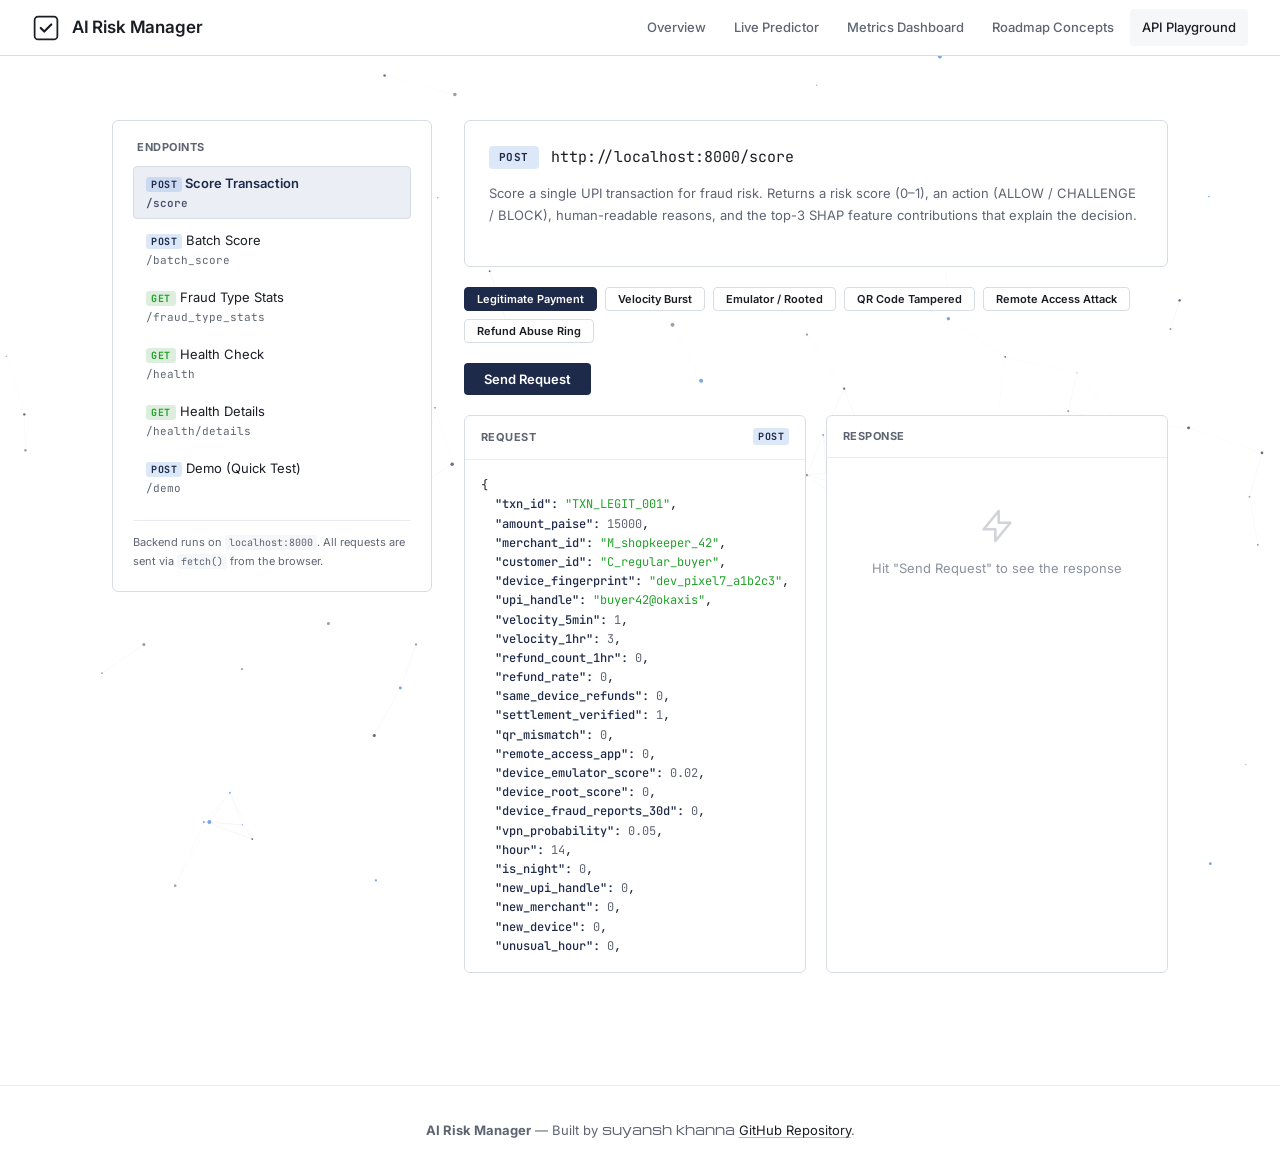
==== frontend/dashboard/api-playground.html @ d8ecacd9 "feat: Add interactive API Playground, refine particle canvas animations, update typography & navigat" ====
<!DOCTYPE html>
<html lang="en">

<head>
  <meta charset="UTF-8">
  <meta name="viewport" content="width=device-width, initial-scale=1.0">
  <meta name="description" content="AI Risk Manager — Interactive API Playground for UPI Fraud Detection endpoints">
  <title>API Playground — AI Risk Manager</title>
  <link rel="preconnect" href="https://fonts.googleapis.com">
  <link rel="preconnect" href="https://fonts.gstatic.com" crossorigin>
  <link
    href="https://fonts.googleapis.com/css2?family=Inter:wght@400;500;600;700&family=JetBrains+Mono:wght@400;500;600&display=swap"
    rel="stylesheet">
  <link rel="stylesheet" href="tokens.css">
  <link rel="icon"
    href="data:image/svg+xml,<svg xmlns='http://www.w3.org/2000/svg' viewBox='0 0 32 32'><rect x='3' y='3' width='26' height='26' rx='4' fill='%231e2a4a'/><path d='M10 16l4 4 8-8' stroke='white' stroke-width='2.5' stroke-linecap='round' stroke-linejoin='round' fill='none'/></svg>">
  <style>
    /* ── Layout ─────────────────────────────────────────────────── */
    .playground-layout {
      display: grid;
      grid-template-columns: 1fr;
      gap: var(--sp-6);
      align-items: start;
      margin-top: var(--sp-6);
      margin-bottom: var(--sp-12);
    }

    @media (min-width: 1100px) {
      .playground-layout {
        grid-template-columns: 320px 1fr;
        gap: var(--sp-8);
      }
    }

    /* ── Sidebar ────────────────────────────────────────────────── */
    .pg-sidebar {
      background: var(--surface-base);
      border: 1px solid var(--border-default);
      border-radius: var(--radius-md);
      padding: var(--sp-5);
    }

    @media (min-width: 1100px) {
      .pg-sidebar {
        position: sticky;
        top: calc(var(--nav-height) + var(--sp-4));
      }
    }

    .pg-sidebar-heading {
      font-size: var(--text-xs);
      font-weight: var(--weight-bold);
      color: var(--fg-muted);
      text-transform: uppercase;
      letter-spacing: 0.05em;
      margin-bottom: var(--sp-3);
      padding: 0 var(--sp-1);
    }

    .endpoint-list {
      list-style: none;
      padding: 0;
      margin: 0;
      display: flex;
      flex-direction: column;
      gap: var(--sp-1);
    }

    .endpoint-item button {
      width: 100%;
      text-align: left;
      background: transparent;
      border: 1px solid transparent;
      border-radius: var(--radius-sm);
      padding: var(--sp-2) var(--sp-3);
      font-family: var(--font-body);
      font-size: var(--text-sm);
      color: var(--fg-default);
      cursor: pointer;
      display: flex;
      flex-direction: column;
      gap: 2px;
      transition: background 0.15s ease, border-color 0.15s ease;
    }

    .endpoint-item button:hover {
      background: var(--surface-sunken);
    }

    .endpoint-item button.active {
      background: var(--accent-subtle-bg);
      border-color: var(--border-default);
      font-weight: var(--weight-semibold);
      color: var(--accent-default);
    }

    .endpoint-item button:focus-visible {
      outline: none;
      box-shadow: var(--focus-ring);
      border-color: var(--accent-default);
    }

    .endpoint-method {
      font-family: var(--font-data);
      font-size: 10px;
      font-weight: var(--weight-bold);
      letter-spacing: 0.05em;
      padding: 1px 5px;
      border-radius: 3px;
      display: inline-block;
      margin-bottom: 2px;
    }

    .method-get {
      background: rgba(34, 139, 34, 0.15);
      color: #22a22a;
    }

    .method-post {
      background: rgba(25, 103, 210, 0.15);
      color: var(--accent-default);
    }

    .endpoint-path {
      font-family: var(--font-data);
      font-size: var(--text-xs);
      color: var(--fg-muted);
    }

    .endpoint-item button.active .endpoint-path {
      color: var(--accent-default);
      opacity: 0.8;
    }

    .pg-sidebar-note {
      margin-top: var(--sp-4);
      padding-top: var(--sp-3);
      border-top: 1px solid var(--border-subtle);
      font-size: var(--text-xs);
      color: var(--fg-muted);
      line-height: var(--leading-relaxed);
    }

    .pg-sidebar-note code {
      font-family: var(--font-data);
      font-size: 10px;
      background: var(--surface-sunken);
      padding: 1px 4px;
      border-radius: 3px;
    }

    /* ── Main pane ──────────────────────────────────────────────── */
    .pg-main {
      min-width: 0;
    }

    /* Endpoint header card */
    .ep-header {
      background: var(--surface-base);
      border: 1px solid var(--border-default);
      border-radius: var(--radius-md);
      padding: var(--sp-6);
      margin-bottom: var(--sp-5);
    }

    .ep-method-badge {
      font-family: var(--font-data);
      font-size: var(--text-xs);
      font-weight: var(--weight-bold);
      letter-spacing: 0.04em;
      padding: 3px 10px;
      border-radius: var(--radius-sm);
      display: inline-block;
      margin-right: var(--sp-2);
      vertical-align: middle;
    }

    .ep-url {
      font-family: var(--font-data);
      font-size: var(--text-base);
      color: var(--fg-default);
      vertical-align: middle;
      word-break: break-all;
    }

    .ep-description {
      font-size: var(--text-sm);
      color: var(--fg-muted);
      line-height: var(--leading-relaxed);
      margin-top: var(--sp-3);
    }

    /* Scenario selector */
    .scenario-strip {
      display: flex;
      gap: var(--sp-2);
      flex-wrap: wrap;
      margin-bottom: var(--sp-5);
    }

    .scenario-btn {
      font-family: var(--font-body);
      font-size: var(--text-xs);
      font-weight: var(--weight-semibold);
      padding: var(--sp-1) var(--sp-3);
      border: 1px solid var(--border-default);
      border-radius: var(--radius-sm);
      background: var(--surface-base);
      color: var(--fg-default);
      cursor: pointer;
      transition: all 0.15s ease;
    }

    .scenario-btn:hover {
      border-color: var(--accent-default);
      color: var(--accent-default);
    }

    .scenario-btn.active {
      background: var(--accent-default);
      color: var(--fg-on-accent);
      border-color: var(--accent-default);
    }

    .scenario-btn:focus-visible {
      outline: none;
      box-shadow: var(--focus-ring);
    }

    /* Request / Response panels */
    .rr-grid {
      display: grid;
      grid-template-columns: 1fr;
      gap: var(--sp-5);
    }

    @media (min-width: 768px) {
      .rr-grid {
        grid-template-columns: 1fr 1fr;
      }
    }

    .rr-panel {
      background: var(--surface-base);
      border: 1px solid var(--border-default);
      border-radius: var(--radius-md);
      display: flex;
      flex-direction: column;
      min-width: 0;
    }

    .rr-panel-header {
      display: flex;
      align-items: center;
      justify-content: space-between;
      padding: var(--sp-3) var(--sp-4);
      border-bottom: 1px solid var(--border-subtle);
      font-size: var(--text-xs);
      font-weight: var(--weight-bold);
      color: var(--fg-muted);
      text-transform: uppercase;
      letter-spacing: 0.04em;
    }

    .rr-panel-body {
      padding: var(--sp-4);
      flex: 1;
      overflow: auto;
    }

    .code-block {
      font-family: var(--font-data);
      font-size: 12px;
      line-height: 1.6;
      color: var(--fg-default);
      white-space: pre-wrap;
      word-break: break-word;
      margin: 0;
      max-height: 480px;
      overflow-y: auto;
    }

    /* Send button */
    .send-bar {
      display: flex;
      align-items: center;
      gap: var(--sp-3);
      margin-bottom: var(--sp-5);
    }

    .btn-send {
      display: inline-flex;
      align-items: center;
      gap: var(--sp-2);
      font-family: var(--font-body);
      font-size: var(--text-sm);
      font-weight: var(--weight-semibold);
      padding: var(--sp-2) var(--sp-5);
      border: none;
      border-radius: var(--radius-sm);
      background: var(--accent-default);
      color: var(--fg-on-accent);
      cursor: pointer;
      transition: background 0.15s ease, transform 0.1s ease;
    }

    .btn-send:hover {
      background: var(--accent-hover);
    }

    .btn-send:active {
      transform: scale(0.98);
    }

    .btn-send:focus-visible {
      outline: none;
      box-shadow: var(--focus-ring);
    }

    .btn-send:disabled {
      opacity: 0.6;
      cursor: not-allowed;
    }

    .btn-send .spinner {
      display: none;
      width: 14px;
      height: 14px;
      border: 2px solid rgba(255, 255, 255, 0.3);
      border-top-color: white;
      border-radius: 50%;
      animation: spin 0.8s linear infinite;
    }

    .btn-send.loading .spinner {
      display: inline-block;
    }

    .btn-send.loading .btn-label {
      opacity: 0.7;
    }

    @keyframes spin {
      to { transform: rotate(360deg); }
    }

    .latency-tag {
      font-family: var(--font-data);
      font-size: var(--text-xs);
      color: var(--fg-muted);
    }

    /* Response status indicators */
    .response-status {
      font-family: var(--font-data);
      font-size: var(--text-xs);
      font-weight: var(--weight-bold);
      padding: 2px 8px;
      border-radius: 3px;
    }

    .status-200 {
      background: rgba(34, 139, 34, 0.12);
      color: #22a22a;
    }

    .status-error {
      background: rgba(210, 50, 50, 0.12);
      color: var(--status-danger-fg, #d23232);
    }

    /* Verdict card */
    .verdict-card {
      background: var(--surface-sunken);
      border: 1px solid var(--border-subtle);
      border-radius: var(--radius-md);
      padding: var(--sp-5);
      margin-top: var(--sp-5);
    }

    .verdict-row {
      display: flex;
      align-items: center;
      gap: var(--sp-4);
      margin-bottom: var(--sp-4);
    }

    .verdict-score {
      font-family: var(--font-data);
      font-size: var(--text-3xl);
      font-weight: var(--weight-bold);
      line-height: 1;
    }

    .verdict-score.safe { color: var(--status-safe-fg, #22a22a); }
    .verdict-score.warning { color: var(--status-warning-fg, #c48800); }
    .verdict-score.danger { color: var(--status-danger-fg, #d23232); }

    .verdict-action {
      font-family: var(--font-data);
      font-size: var(--text-sm);
      font-weight: var(--weight-bold);
      letter-spacing: 0.03em;
      padding: 4px 12px;
      border-radius: var(--radius-sm);
    }

    .action-allow {
      background: rgba(34, 139, 34, 0.12);
      color: #22a22a;
    }

    .action-challenge {
      background: rgba(196, 136, 0, 0.12);
      color: #c48800;
    }

    .action-block {
      background: rgba(210, 50, 50, 0.12);
      color: #d23232;
    }

    .verdict-reasons {
      list-style: none;
      padding: 0;
      margin: 0;
      display: flex;
      flex-direction: column;
      gap: var(--sp-1);
    }

    .verdict-reasons li {
      font-size: var(--text-xs);
      color: var(--fg-muted);
      line-height: var(--leading-normal);
      padding-left: var(--sp-3);
      position: relative;
    }

    .verdict-reasons li::before {
      content: '';
      position: absolute;
      left: 0;
      top: 6px;
      width: 5px;
      height: 5px;
      border-radius: 50%;
      background: var(--accent-default);
    }

    .shap-grid {
      display: grid;
      grid-template-columns: repeat(auto-fit, minmax(160px, 1fr));
      gap: var(--sp-2);
      margin-top: var(--sp-3);
    }

    .shap-item {
      font-family: var(--font-data);
      font-size: 11px;
      background: var(--surface-base);
      border: 1px solid var(--border-subtle);
      border-radius: var(--radius-sm);
      padding: var(--sp-2) var(--sp-3);
    }

    .shap-feature {
      color: var(--fg-default);
      font-weight: var(--weight-semibold);
    }

    .shap-value {
      color: var(--fg-muted);
    }

    /* Empty / waiting state */
    .response-placeholder {
      display: flex;
      flex-direction: column;
      align-items: center;
      justify-content: center;
      text-align: center;
      padding: var(--sp-8) var(--sp-4);
      color: var(--fg-subtle);
    }

    .response-placeholder svg {
      width: 40px;
      height: 40px;
      opacity: 0.4;
      margin-bottom: var(--sp-3);
    }

    .response-placeholder p {
      font-size: var(--text-sm);
      margin: 0;
    }

    /* Mobile stacking fixes */
    @media (max-width: 767px) {
      .rr-grid {
        grid-template-columns: 1fr;
      }
      .code-block {
        max-height: 300px;
      }
    }
  </style>
</head>

<body>

  <!-- Navbar -->
  <nav class="navbar" role="navigation" aria-label="Main navigation">
    <a href="index.html" class="navbar__brand">
      <svg class="navbar__logo" viewBox="0 0 32 32" fill="none" aria-hidden="true">
        <rect x="3" y="3" width="26" height="26" rx="4" stroke="currentColor" stroke-width="2" />
        <path d="M10 16l4 4 8-8" stroke="currentColor" stroke-width="2.5" stroke-linecap="round"
          stroke-linejoin="round" />
      </svg>
      <span class="navbar__wordmark">AI Risk Manager</span>
    </a>

    <ul class="navbar__links">
      <li><a href="index.html" class="navbar__link">Overview</a></li>
      <li><a href="predictor.html" class="navbar__link">Live Predictor</a></li>
      <li><a href="dashboard.html" class="navbar__link">Metrics Dashboard</a></li>
      <li><a href="concept.html" class="navbar__link">Roadmap Concepts</a></li>
      <li><a href="api-playground.html" class="navbar__link" aria-current="page">API Playground</a></li>
    </ul>

    <button class="navbar__menu-btn" aria-label="Open menu" aria-expanded="false" aria-controls="mobile-menu">
      <svg viewBox="0 0 20 20" fill="currentColor" aria-hidden="true">
        <path fill-rule="evenodd"
          d="M2 4.75A.75.75 0 012.75 4h14.5a.75.75 0 010 1.5H2.75A.75.75 0 012 4.75zm0 5A.75.75 0 012.75 9h14.5a.75.75 0 010 1.5H2.75A.75.75 0 012 9.75zm0 5a.75.75 0 01.75-.75h14.5a.75.75 0 010 1.5H2.75a.75.75 0 01-.75-.75z" />
      </svg>
    </button>

    <ul class="navbar__mobile-menu" id="mobile-menu">
      <li><a href="index.html" class="navbar__link">Overview</a></li>
      <li><a href="predictor.html" class="navbar__link">Live Predictor</a></li>
      <li><a href="dashboard.html" class="navbar__link">Metrics Dashboard</a></li>
      <li><a href="concept.html" class="navbar__link">Roadmap Concepts</a></li>
      <li><a href="api-playground.html" class="navbar__link" aria-current="page">API Playground</a></li>
    </ul>
  </nav>

  <!-- Ambient Particle Canvas -->
  <canvas id="ambient-canvas"></canvas>

  <div class="page-shell">
    <main class="page-shell__main">
      <div class="container">

        <div class="playground-layout">
          <!-- ── Sidebar: Endpoint List ──────────────────────── -->
          <aside class="pg-sidebar" aria-label="API Endpoints">
            <h2 class="pg-sidebar-heading">Endpoints</h2>
            <ul class="endpoint-list" id="endpoint-list">
              <!-- Populated by JS -->
            </ul>
            <div class="pg-sidebar-note">
              Backend runs on <code>localhost:8000</code>. All requests are sent via <code>fetch()</code> from the browser.
            </div>
          </aside>

          <!-- ── Main Panel ──────────────────────────────────── -->
          <div class="pg-main" id="pg-main">
            <!-- Dynamic content injected by JS -->
          </div>
        </div>

      </div>
    </main>

    <footer class="site-footer">
      <div class="container">
        <p><strong>AI Risk Manager</strong> &mdash; Built by <span class="michroma-regular">suyansh khanna</span> <a
            href="https://github.com/SuyanshKhanna/AI-Risk-Manager" target="_blank" rel="noopener noreferrer">GitHub
            Repository</a>.</p>
      </div>
    </footer>
  </div>

  <script src="shared.js"></script>
  <script src="particles.js"></script>
  <script>
    // ── Configuration ──────────────────────────────────────────
    const API_BASE = 'http://localhost:8000';

    // ── Endpoint Definitions ───────────────────────────────────
    const ENDPOINTS = [
      {
        id: 'score',
        name: 'Score Transaction',
        method: 'POST',
        path: '/score',
        description: 'Score a single UPI transaction for fraud risk. Returns a risk score (0–1), an action (ALLOW / CHALLENGE / BLOCK), human-readable reasons, and the top-3 SHAP feature contributions that explain the decision.',
        scenarios: [
          {
            id: 'legit',
            label: 'Legitimate Payment',
            payload: {
              txn_id: "TXN_LEGIT_001",
              amount_paise: 15000,
              merchant_id: "M_shopkeeper_42",
              customer_id: "C_regular_buyer",
              device_fingerprint: "dev_pixel7_a1b2c3",
              upi_handle: "buyer42@okaxis",
              velocity_5min: 1,
              velocity_1hr: 3,
              refund_count_1hr: 0,
              refund_rate: 0.0,
              same_device_refunds: 0,
              settlement_verified: 1,
              qr_mismatch: 0,
              remote_access_app: 0,
              device_emulator_score: 0.02,
              device_root_score: 0.0,
              device_fraud_reports_30d: 0,
              vpn_probability: 0.05,
              hour: 14,
              is_night: 0,
              new_upi_handle: 0,
              new_merchant: 0,
              new_device: 0,
              unusual_hour: 0,
              session_duration_sec: 45
            }
          },
          {
            id: 'velocity',
            label: 'Velocity Burst',
            payload: {
              txn_id: "TXN_VELOCITY_001",
              amount_paise: 49900,
              merchant_id: "M_targeted_store",
              customer_id: "C_bot_network_7",
              device_fingerprint: "dev_automated_script",
              upi_handle: "throwaway777@ybl",
              velocity_5min: 18,
              velocity_1hr: 42,
              refund_count_1hr: 0,
              refund_rate: 0.0,
              same_device_refunds: 0,
              settlement_verified: 1,
              qr_mismatch: 0,
              remote_access_app: 0,
              device_emulator_score: 0.10,
              device_root_score: 0.0,
              device_fraud_reports_30d: 0,
              vpn_probability: 0.15,
              hour: 3,
              is_night: 1,
              new_upi_handle: 1,
              new_merchant: 0,
              new_device: 1,
              unusual_hour: 1,
              session_duration_sec: 2,
              merchant_id_txn_count_5min: 18,
              merchant_id_txn_count_1hr: 42
            }
          },
          {
            id: 'emulator',
            label: 'Emulator / Rooted',
            payload: {
              txn_id: "TXN_EMULATOR_001",
              amount_paise: 75000,
              merchant_id: "M_electronics_hub",
              customer_id: "C_suspicious_99",
              device_fingerprint: "dev_genymotion_x86",
              upi_handle: "anon_pay@paytm",
              velocity_5min: 3,
              velocity_1hr: 8,
              refund_count_1hr: 0,
              refund_rate: 0.0,
              same_device_refunds: 0,
              settlement_verified: 0,
              qr_mismatch: 0,
              remote_access_app: 0,
              device_emulator_score: 0.92,
              device_root_score: 0.85,
              device_fraud_reports_30d: 2,
              vpn_probability: 0.60,
              hour: 2,
              is_night: 1,
              new_upi_handle: 1,
              new_merchant: 0,
              new_device: 1,
              unusual_hour: 1,
              session_duration_sec: 12
            }
          },
          {
            id: 'qr_tamper',
            label: 'QR Code Tampered',
            payload: {
              txn_id: "TXN_QR_001",
              amount_paise: 99000,
              merchant_id: "M_street_vendor_8",
              customer_id: "C_victim_buyer",
              device_fingerprint: "dev_realme_c55",
              upi_handle: "victim_user@upi",
              velocity_5min: 1,
              velocity_1hr: 1,
              refund_count_1hr: 0,
              refund_rate: 0.0,
              same_device_refunds: 0,
              settlement_verified: 0,
              qr_mismatch: 1,
              remote_access_app: 0,
              device_emulator_score: 0.05,
              device_root_score: 0.0,
              device_fraud_reports_30d: 0,
              vpn_probability: 0.0,
              hour: 11,
              is_night: 0,
              new_upi_handle: 0,
              new_merchant: 1,
              new_device: 0,
              unusual_hour: 0,
              session_duration_sec: 30
            }
          },
          {
            id: 'remote_access',
            label: 'Remote Access Attack',
            payload: {
              txn_id: "TXN_REMOTE_001",
              amount_paise: 500000,
              merchant_id: "M_insurance_co",
              customer_id: "C_elderly_victim",
              device_fingerprint: "dev_samsung_a12",
              upi_handle: "senior_citizen@sbi",
              velocity_5min: 1,
              velocity_1hr: 2,
              refund_count_1hr: 0,
              refund_rate: 0.0,
              same_device_refunds: 0,
              settlement_verified: 1,
              qr_mismatch: 0,
              remote_access_app: 1,
              device_emulator_score: 0.0,
              device_root_score: 0.0,
              device_fraud_reports_30d: 0,
              vpn_probability: 0.0,
              hour: 15,
              is_night: 0,
              new_upi_handle: 0,
              new_merchant: 1,
              new_device: 0,
              unusual_hour: 0,
              session_duration_sec: 600
            }
          },
          {
            id: 'refund_abuse',
            label: 'Refund Abuse Ring',
            payload: {
              txn_id: "TXN_REFUND_001",
              amount_paise: 30000,
              merchant_id: "M_colluding_shop",
              customer_id: "C_refund_farmer",
              device_fingerprint: "dev_shared_device_pool",
              upi_handle: "refund_guy@ybl",
              velocity_5min: 4,
              velocity_1hr: 15,
              refund_count_1hr: 9,
              refund_rate: 0.60,
              same_device_refunds: 5,
              settlement_verified: 1,
              qr_mismatch: 0,
              remote_access_app: 0,
              device_emulator_score: 0.0,
              device_root_score: 0.0,
              device_fraud_reports_30d: 3,
              vpn_probability: 0.10,
              hour: 22,
              is_night: 1,
              new_upi_handle: 0,
              new_merchant: 0,
              new_device: 0,
              unusual_hour: 1,
              session_duration_sec: 20
            }
          }
        ]
      },
      {
        id: 'batch',
        name: 'Batch Score',
        method: 'POST',
        path: '/batch_score',
        description: 'Score multiple transactions in a single API call. Useful for bulk processing or replaying historical data through the fraud detector. Each transaction in the batch is scored independently.',
        scenarios: [
          {
            id: 'batch_mix',
            label: 'Mixed Batch (3 txns)',
            payload: {
              transactions: [
                {
                  txn_id: "BATCH_001",
                  amount_paise: 12000,
                  merchant_id: "M_coffee_shop",
                  customer_id: "C_morning_regular",
                  device_fingerprint: "dev_iphone_14",
                  upi_handle: "coffee_lover@okicici",
                  velocity_5min: 1,
                  velocity_1hr: 2,
                  settlement_verified: 1,
                  hour: 9
                },
                {
                  txn_id: "BATCH_002",
                  amount_paise: 89000,
                  merchant_id: "M_jeweller_99",
                  customer_id: "C_new_account",
                  device_fingerprint: "dev_emulator_arm64",
                  upi_handle: "temp_handle@paytm",
                  velocity_5min: 11,
                  velocity_1hr: 30,
                  settlement_verified: 0,
                  device_emulator_score: 0.88,
                  vpn_probability: 0.75,
                  hour: 1,
                  is_night: 1,
                  new_upi_handle: 1,
                  new_device: 1
                },
                {
                  txn_id: "BATCH_003",
                  amount_paise: 25000,
                  merchant_id: "M_grocery_mart",
                  customer_id: "C_weekly_shopper",
                  device_fingerprint: "dev_pixel_6a",
                  upi_handle: "weekly_shop@okaxis",
                  velocity_5min: 1,
                  velocity_1hr: 1,
                  settlement_verified: 1,
                  hour: 18
                }
              ]
            }
          }
        ]
      },
      {
        id: 'fraud_types',
        name: 'Fraud Type Stats',
        method: 'GET',
        path: '/fraud_type_stats',
        description: 'Returns aggregate true-positive counts segmented by fraud type, computed from the held-out test set. Shows which fraud patterns the model catches and how many of each type were detected at the BLOCK threshold (0.70).',
        scenarios: [
          { id: 'default', label: 'Fetch Stats', payload: null }
        ]
      },
      {
        id: 'health',
        name: 'Health Check',
        method: 'GET',
        path: '/health',
        description: 'Liveness probe. Returns the service status, loaded model version, and validation metrics (precision, recall, F1, ROC-AUC). Used by container orchestrators and monitoring dashboards.',
        scenarios: [
          { id: 'default', label: 'Check Health', payload: null }
        ]
      },
      {
        id: 'health_details',
        name: 'Health Details',
        method: 'GET',
        path: '/health/details',
        description: 'Extended health information for debugging. Includes model version, feature count, decision thresholds (challenge / block), file-system checks, environment flags (API key, rate limiting), and uptime.',
        scenarios: [
          { id: 'default', label: 'Fetch Details', payload: null }
        ]
      },
      {
        id: 'demo',
        name: 'Demo (Quick Test)',
        method: 'POST',
        path: '/demo',
        description: 'Built-in demo endpoint that scores two hardcoded sample transactions — one legitimate, one fraudulent — and returns the results. Useful for a one-click smoke test of the entire pipeline.',
        scenarios: [
          { id: 'default', label: 'Run Demo', payload: null }
        ]
      }
    ];

    // ── State ──────────────────────────────────────────────────
    let currentEndpoint = ENDPOINTS[0];
    let currentScenario = ENDPOINTS[0].scenarios[0];
    let lastResponse = null;
    let lastLatency = null;
    let lastStatus = null;

    // ── Render Sidebar ─────────────────────────────────────────
    function renderSidebar() {
      const list = document.getElementById('endpoint-list');
      list.innerHTML = ENDPOINTS.map(ep => `
        <li class="endpoint-item">
          <button id="ep-btn-${ep.id}" onclick="selectEndpoint('${ep.id}')" class="${ep.id === currentEndpoint.id ? 'active' : ''}">
            <span>
              <span class="endpoint-method ${ep.method === 'GET' ? 'method-get' : 'method-post'}">${ep.method}</span>
              ${ep.name}
            </span>
            <span class="endpoint-path">${ep.path}</span>
          </button>
        </li>
      `).join('');
    }

    // ── Select Endpoint ────────────────────────────────────────
    function selectEndpoint(id) {
      currentEndpoint = ENDPOINTS.find(e => e.id === id);
      currentScenario = currentEndpoint.scenarios[0];
      lastResponse = null;
      lastLatency = null;
      lastStatus = null;
      renderSidebar();
      renderMain();
    }

    // ── Select Scenario ────────────────────────────────────────
    function selectScenario(scenarioId) {
      currentScenario = currentEndpoint.scenarios.find(s => s.id === scenarioId);
      renderMain();
    }

    // ── Render Main Panel ──────────────────────────────────────
    function renderMain() {
      const main = document.getElementById('pg-main');
      const methodClass = currentEndpoint.method === 'GET' ? 'method-get' : 'method-post';

      let scenarioHTML = '';
      if (currentEndpoint.scenarios.length > 1) {
        scenarioHTML = `
          <div class="scenario-strip">
            ${currentEndpoint.scenarios.map(s => `
              <button class="scenario-btn ${s.id === currentScenario.id ? 'active' : ''}" onclick="selectScenario('${s.id}')">${s.label}</button>
            `).join('')}
          </div>
        `;
      }

      const payloadJSON = currentScenario.payload
        ? JSON.stringify(currentScenario.payload, null, 2)
        : '// No request body (GET request)';

      const responseHTML = lastResponse
        ? `<pre class="code-block">${syntaxHighlight(JSON.stringify(lastResponse, null, 2))}</pre>`
        : `<div class="response-placeholder">
             <svg viewBox="0 0 24 24" fill="none" stroke="currentColor" stroke-width="1.5">
               <path d="M13 10V3L4 14h7v7l9-11h-7z" stroke-linecap="round" stroke-linejoin="round"/>
             </svg>
             <p>Hit "Send Request" to see the response</p>
           </div>`;

      const statusHTML = lastStatus
        ? `<span class="response-status ${lastStatus >= 200 && lastStatus < 300 ? 'status-200' : 'status-error'}">${lastStatus}</span>`
        : '';

      const latencyHTML = lastLatency
        ? `<span class="latency-tag">${lastLatency}ms</span>`
        : '';

      // Build verdict card for /score responses
      let verdictHTML = '';
      if (lastResponse && currentEndpoint.id === 'score' && lastResponse.score !== undefined) {
        verdictHTML = buildVerdictCard(lastResponse);
      }
      if (lastResponse && currentEndpoint.id === 'batch' && lastResponse.results) {
        verdictHTML = lastResponse.results.map(r => buildVerdictCard(r)).join('');
      }
      if (lastResponse && currentEndpoint.id === 'demo' && lastResponse.demo_transactions) {
        verdictHTML = lastResponse.demo_transactions.map(r => buildVerdictCard(r)).join('');
      }

      main.innerHTML = `
        <div class="ep-header">
          <div>
            <span class="ep-method-badge ${methodClass}">${currentEndpoint.method}</span>
            <span class="ep-url">${API_BASE}${currentEndpoint.path}</span>
          </div>
          <p class="ep-description">${currentEndpoint.description}</p>
        </div>

        ${scenarioHTML}

        <div class="send-bar">
          <button class="btn-send" id="btn-send" onclick="sendRequest()">
            <span class="spinner"></span>
            <span class="btn-label">Send Request</span>
          </button>
          ${latencyHTML}
        </div>

        <div class="rr-grid">
          <div class="rr-panel">
            <div class="rr-panel-header">
              <span>Request</span>
              <span class="endpoint-method ${methodClass}">${currentEndpoint.method}</span>
            </div>
            <div class="rr-panel-body">
              <pre class="code-block">${syntaxHighlight(payloadJSON)}</pre>
            </div>
          </div>

          <div class="rr-panel">
            <div class="rr-panel-header">
              <span>Response</span>
              ${statusHTML}
            </div>
            <div class="rr-panel-body" id="response-body">
              ${responseHTML}
            </div>
          </div>
        </div>

        ${verdictHTML}
      `;
    }

    // ── Build Verdict Card ─────────────────────────────────────
    function buildVerdictCard(data) {
      const score = data.score;
      const action = data.action;
      const reasons = data.reasons || [];
      const shap = data.shap_top3 || [];
      const txnId = data.txn_id || '';
      const txnType = data.type || '';

      let scoreClass = 'safe';
      if (score >= 0.7) scoreClass = 'danger';
      else if (score >= 0.3) scoreClass = 'warning';

      let actionClass = 'action-allow';
      if (action === 'BLOCK') actionClass = 'action-block';
      else if (action === 'CHALLENGE') actionClass = 'action-challenge';

      let reasonsHTML = '';
      if (reasons.length > 0) {
        reasonsHTML = `
          <ul class="verdict-reasons">
            ${reasons.map(r => `<li>${escapeHTML(r)}</li>`).join('')}
          </ul>
        `;
      }

      let shapHTML = '';
      if (shap.length > 0) {
        shapHTML = `
          <div style="margin-top: var(--sp-3);">
            <div style="font-size: var(--text-xs); font-weight: var(--weight-bold); color: var(--fg-muted); margin-bottom: var(--sp-2); text-transform: uppercase; letter-spacing: 0.04em;">Top SHAP Contributors</div>
            <div class="shap-grid">
              ${shap.map(s => `
                <div class="shap-item">
                  <span class="shap-feature">${escapeHTML(s.feature || s.name || Object.keys(s)[0])}</span><br>
                  <span class="shap-value">${typeof s.shap_value === 'number' ? s.shap_value.toFixed(4) : (s.value || s[Object.keys(s)[0]])}</span>
                </div>
              `).join('')}
            </div>
          </div>
        `;
      }

      return `
        <div class="verdict-card">
          <div style="font-size: var(--text-xs); color: var(--fg-muted); margin-bottom: var(--sp-2); font-family: var(--font-data);">
            ${txnId ? escapeHTML(txnId) : ''}${txnType ? ' — ' + escapeHTML(txnType) : ''}
          </div>
          <div class="verdict-row">
            <span class="verdict-score ${scoreClass}">${(score * 100).toFixed(1)}%</span>
            <span class="verdict-action ${actionClass}">${escapeHTML(action)}</span>
          </div>
          ${reasonsHTML}
          ${shapHTML}
        </div>
      `;
    }

    // ── Send Request ───────────────────────────────────────────
    async function sendRequest() {
      const btn = document.getElementById('btn-send');
      btn.classList.add('loading');
      btn.disabled = true;

      const start = performance.now();

      try {
        const opts = { method: currentEndpoint.method, headers: {} };

        if (currentEndpoint.method === 'POST' && currentScenario.payload) {
          opts.headers['Content-Type'] = 'application/json';
          opts.body = JSON.stringify(currentScenario.payload);
        }

        const res = await fetch(`${API_BASE}${currentEndpoint.path}`, opts);
        lastLatency = Math.round(performance.now() - start);
        lastStatus = res.status;
        lastResponse = await res.json();
      } catch (err) {
        lastLatency = Math.round(performance.now() - start);
        lastStatus = 0;
        lastResponse = {
          error: 'Network Error',
          detail: `Could not reach ${API_BASE}. Make sure the backend is running: python -m services.upi_fraud_detector.serve`,
          message: err.message
        };
      }

      btn.classList.remove('loading');
      btn.disabled = false;
      renderMain();
    }

    // ── Syntax Highlighting (minimal) ──────────────────────────
    function syntaxHighlight(json) {
      if (!json) return '';
      json = escapeHTML(json);
      return json.replace(
        /("(\\u[a-zA-Z0-9]{4}|\\[^u]|[^\\"])*"(\s*:)?|\b(true|false|null)\b|-?\d+(?:\.\d*)?(?:[eE][+\-]?\d+)?)/g,
        function (match) {
          let cls = 'color: var(--fg-muted);'; // number
          if (/^"/.test(match)) {
            if (/:$/.test(match)) {
              cls = 'color: var(--accent-default); font-weight: 500;'; // key
            } else {
              cls = 'color: #22a22a;'; // string
            }
          } else if (/true|false/.test(match)) {
            cls = 'color: #c48800;'; // bool
          } else if (/null/.test(match)) {
            cls = 'color: var(--fg-subtle);'; // null
          }
          return `<span style="${cls}">${match}</span>`;
        }
      );
    }

    function escapeHTML(str) {
      const div = document.createElement('div');
      div.textContent = str;
      return div.innerHTML;
    }

    // ── Init ───────────────────────────────────────────────────
    renderSidebar();
    renderMain();
  </script>
</body>

</html>
---- frontend/dashboard/tokens.css ----
@import url('https://fonts.googleapis.com/css2?family=Monoton&display=swap');
@import url('https://fonts.googleapis.com/css2?family=Michroma&display=swap');
/* ==========================================================================
   AI Risk Manager — Design System Tokens & Shared Components
   ==========================================================================
   A deliberately restrained palette for a security/financial trust product.
   Color carries information: red/amber are ONLY for fraud alerts and flagged
   states.  The primary accent (deep navy/slate) is reserved for branding and
   primary actions.  White base communicates professionalism and readability.
   ========================================================================== */


/* ——————————————————————————————————————————————————————————————————————————
   DESIGN TOKENS
   —————————————————————————————————————————————————————————————————————————— */

:root {
  /* ---- Color: Surfaces ---- */
  --surface-base: #ffffff;
  --surface-sunken: #f6f7f9;
  --surface-raised: #ffffff;
  --surface-overlay: #ffffff;

  /* ---- Color: Borders ---- */
  --border-default: #d8dce3;
  --border-subtle: #e9ecf0;
  --border-strong: #b4bbc6;

  /* ---- Color: Foreground ---- */
  --fg-default: #1a1d23;
  --fg-muted: #5e6472;
  --fg-subtle: #8b919e;
  --fg-on-accent: #ffffff;

  /* ---- Color: Accent (deep navy — branding & primary actions only) ---- */
  --accent-default: #1e2a4a;
  --accent-hover: #2b3d66;
  --accent-pressed: #162040;
  --accent-subtle-bg: #ebeef5;

  /* ---- Color: Semantic — alert states ONLY, never decorative ---- */
  --status-danger: #d93025;
  --status-danger-bg: #fce8e6;
  --status-danger-border: #f5c6c2;
  --status-danger-fg: #a50e0e;

  --status-warning: #e37400;
  --status-warning-bg: #fef4e5;
  --status-warning-border: #fad9a1;
  --status-warning-fg: #9c5200;

  --status-success: #188038;
  --status-success-bg: #e6f4ea;
  --status-success-border: #a8dab5;
  --status-success-fg: #0d652d;

  --status-info: #1967d2;
  --status-info-bg: #e8f0fe;
  --status-info-border: #aecbfa;
  --status-info-fg: #174ea6;

  /* ---- Color: Decision actions (mapped to alert semantics) ---- */
  --action-allow: var(--status-success);
  --action-allow-bg: var(--status-success-bg);
  --action-challenge: var(--status-warning);
  --action-challenge-bg: var(--status-warning-bg);
  --action-block: var(--status-danger);
  --action-block-bg: var(--status-danger-bg);

  /* ---- Typography ---- */
  /* Headings & data labels: Inter — clean, professional, highly legible */
  --font-heading: 'Inter', -apple-system, BlinkMacSystemFont, 'Segoe UI', sans-serif;
  /* Body text: same family for cohesion */
  --font-body: 'Inter', -apple-system, BlinkMacSystemFont, 'Segoe UI', sans-serif;
  /* Numbers, codes, tabular data: monospace for digit alignment */
  --font-data: 'JetBrains Mono', 'SF Mono', 'Cascadia Code', 'Consolas', monospace;

  /* ---- Type Scale (major-third, 1.25) ---- */
  --text-xs: 0.6875rem;     /* 11px */
  --text-sm: 0.8125rem;     /* 13px */
  --text-base: 0.9375rem;   /* 15px */
  --text-md: 1.0625rem;     /* 17px */
  --text-lg: 1.25rem;       /* 20px */
  --text-xl: 1.5rem;        /* 24px */
  --text-2xl: 1.875rem;     /* 30px */
  --text-3xl: 2.375rem;     /* 38px */

  --leading-tight: 1.2;
  --leading-normal: 1.55;
  --leading-relaxed: 1.7;

  --weight-normal: 400;
  --weight-medium: 500;
  --weight-semibold: 600;
  --weight-bold: 700;

  /* ---- Spacing (4px grid) ---- */
  --sp-1: 0.25rem;   /* 4px  */
  --sp-2: 0.5rem;    /* 8px  */
  --sp-3: 0.75rem;   /* 12px */
  --sp-4: 1rem;      /* 16px */
  --sp-5: 1.25rem;   /* 20px */
  --sp-6: 1.5rem;    /* 24px */
  --sp-8: 2rem;      /* 32px */
  --sp-10: 2.5rem;   /* 40px */
  --sp-12: 3rem;     /* 48px */
  --sp-16: 4rem;     /* 64px */
  --sp-20: 5rem;     /* 80px */
  --sp-24: 6rem;     /* 96px */

  /* ---- Radii ---- */
  --radius-sm: 4px;
  --radius-md: 6px;
  --radius-lg: 8px;
  --radius-pill: 100px;

  /* ---- Shadows ---- */
  --shadow-xs: 0 1px 2px rgba(0, 0, 0, 0.04);
  --shadow-sm: 0 1px 3px rgba(0, 0, 0, 0.06), 0 1px 2px rgba(0, 0, 0, 0.04);
  --shadow-md: 0 4px 8px rgba(0, 0, 0, 0.06), 0 1px 3px rgba(0, 0, 0, 0.04);
  --shadow-tooltip: 0 4px 14px rgba(0, 0, 0, 0.12), 0 0 0 1px rgba(0, 0, 0, 0.04);

  /* ---- Layout ---- */
  --container-max: 1120px;
  --nav-height: 56px;
  --disclaimer-height: 0px;

  /* ---- Motion (single splurge: hero canvas; everything else is static) ---- */
  --duration-instant: 100ms;
  --duration-fast: 150ms;
  --ease-default: cubic-bezier(0.2, 0, 0, 1);

  /* ---- Focus ring ---- */
  --focus-ring: 0 0 0 2px var(--surface-base), 0 0 0 4px var(--accent-default);
}


/* ——————————————————————————————————————————————————————————————————————————
   RESET & BASE
   —————————————————————————————————————————————————————————————————————————— */

*, *::before, *::after { box-sizing: border-box; }

html {
  -webkit-text-size-adjust: 100%;
  scroll-behavior: smooth;
}

@media (prefers-reduced-motion: reduce) {
  html { scroll-behavior: auto; }
  *, *::before, *::after {
    animation-duration: 0.01ms !important;
    transition-duration: 0.01ms !important;
  }
}

body {
  margin: 0;
  font-family: var(--font-body);
  font-size: var(--text-base);
  line-height: var(--leading-normal);
  color: var(--fg-default);
  background: var(--surface-base);
  -webkit-font-smoothing: antialiased;
  -moz-osx-font-smoothing: grayscale;
}

img, svg { display: block; max-width: 100%; }

/* ---- Focus states — visible keyboard ring on interactive elements, no ring on mouse click ---- */
:focus { outline: none; }

:focus-visible {
  outline: none;
  box-shadow: var(--focus-ring);
  border-radius: var(--radius-sm);
}

a:focus-visible {
  outline: none;
  box-shadow: var(--focus-ring);
  border-radius: var(--radius-sm);
}

.btn:focus-visible {
  outline: none;
  box-shadow: var(--focus-ring);
  border-radius: var(--radius-md);
}

.navbar__brand:focus-visible,
.navbar__link:focus-visible,
.navbar__menu-btn:focus-visible {
  outline: none;
  box-shadow: var(--focus-ring);
  border-radius: var(--radius-sm);
}

.form-input:focus-visible {
  outline: none;
  border-color: var(--accent-default);
  box-shadow: var(--focus-ring);
}

.checkbox-input:focus-visible,
.range-input:focus-visible {
  outline: none;
  box-shadow: var(--focus-ring);
}

.tooltip-trigger:focus-visible {
  outline: none;
  box-shadow: var(--focus-ring);
  border-radius: var(--radius-sm);
}

button:focus-visible {
  outline: none;
  box-shadow: var(--focus-ring);
}

[tabindex="0"]:focus-visible {
  outline: none;
  box-shadow: var(--focus-ring);
}

/* ---- Selection ---- */
::selection {
  background: var(--accent-subtle-bg);
  color: var(--fg-default);
}


/* ——————————————————————————————————————————————————————————————————————————
   TYPOGRAPHY UTILITIES
   —————————————————————————————————————————————————————————————————————————— */

h1, h2, h3, h4, h5, h6 {
  margin: 0;
  font-family: var(--font-heading);
  font-weight: var(--weight-semibold);
  line-height: var(--leading-tight);
  color: var(--fg-default);
}

h1 { font-size: var(--text-3xl); letter-spacing: -0.025em; }
h2 { font-size: var(--text-2xl); letter-spacing: -0.02em; }
h3 { font-size: var(--text-xl); }
h4 { font-size: var(--text-lg); }

p { margin: 0 0 var(--sp-4); }

/* Data figures: monospace for digit alignment */
.data-figure {
  font-family: var(--font-data);
  font-variant-numeric: tabular-nums;
  letter-spacing: -0.02em;
}

.text-muted { color: var(--fg-muted); }
.text-subtle { color: var(--fg-subtle); }


/* ——————————————————————————————————————————————————————————————————————————
   LAYOUT: CONTAINER
   —————————————————————————————————————————————————————————————————————————— */

.container {
  width: 100%;
  max-width: var(--container-max);
  margin: 0 auto;
  padding-left: var(--sp-4);
  padding-right: var(--sp-4);
}

@media (min-width: 768px) {
  .container {
    padding-left: var(--sp-8);
    padding-right: var(--sp-8);
  }
}





/* ——————————————————————————————————————————————————————————————————————————
   COMPONENT: NAVBAR
   Fixed below the disclaimer banner.
   —————————————————————————————————————————————————————————————————————————— */

.navbar {
  position: fixed;
  top: var(--disclaimer-height);
  left: 0;
  right: 0;
  z-index: 150;
  height: var(--nav-height);
  display: flex;
  align-items: center;
  justify-content: space-between;
  padding: 0 var(--sp-4);
  background: var(--surface-base);
  border-bottom: 1px solid var(--border-default);
}

@media (min-width: 768px) {
  .navbar { padding: 0 var(--sp-8); }
}

.navbar__brand {
  display: flex;
  align-items: center;
  gap: var(--sp-3);
  text-decoration: none;
  color: var(--fg-default);
}

.navbar__logo {
  width: 28px;
  height: 28px;
  flex-shrink: 0;
}

.navbar__wordmark {
  font-family: var(--font-heading);
  font-size: var(--text-md);
  font-weight: var(--weight-semibold);
  letter-spacing: -0.01em;
}

/* Nav links */
.navbar__links {
  display: none;
  align-items: center;
  gap: var(--sp-1);
  list-style: none;
  margin: 0;
  padding: 0;
}

@media (min-width: 768px) {
  .navbar__links { display: flex; }
}

.navbar__link {
  display: block;
  padding: var(--sp-2) var(--sp-3);
  font-size: var(--text-sm);
  font-weight: var(--weight-medium);
  color: var(--fg-muted);
  text-decoration: none;
  border-radius: var(--radius-sm);
  transition: color var(--duration-instant) var(--ease-default),
              background var(--duration-instant) var(--ease-default);
}

.navbar__link:hover {
  color: var(--fg-default);
  background: var(--surface-sunken);
}

.navbar__link[aria-current="page"] {
  color: var(--fg-default);
  background: var(--surface-sunken);
}

/* Mobile menu toggle */
.navbar__menu-btn {
  display: flex;
  align-items: center;
  justify-content: center;
  width: 36px;
  height: 36px;
  padding: 0;
  background: none;
  border: 1px solid var(--border-default);
  border-radius: var(--radius-sm);
  cursor: pointer;
  color: var(--fg-muted);
}

@media (min-width: 768px) {
  .navbar__menu-btn { display: none; }
}

.navbar__menu-btn svg {
  width: 18px;
  height: 18px;
}

/* Mobile dropdown */
.navbar__mobile-menu {
  display: none;
  position: fixed;
  top: calc(var(--disclaimer-height) + var(--nav-height));
  left: 0;
  right: 0;
  background: var(--surface-base);
  border-bottom: 1px solid var(--border-default);
  box-shadow: var(--shadow-md);
  padding: var(--sp-2) var(--sp-4);
  z-index: 140;
  list-style: none;
  margin: 0;
}

.navbar__mobile-menu.is-open {
  display: block;
}

.navbar__mobile-menu .navbar__link {
  display: block;
  padding: var(--sp-3) var(--sp-3);
  font-size: var(--text-base);
}


/* ——————————————————————————————————————————————————————————————————————————
   COMPONENT: PAGE SHELL
   Provides the correct top-padding to sit below disclaimer + nav.
   —————————————————————————————————————————————————————————————————————————— */

.page-shell {
  padding-top: calc(var(--disclaimer-height) + var(--nav-height));
  min-height: 100vh;
}

.page-shell__main {
  padding: var(--sp-10) 0 var(--sp-16);
}


/* ——————————————————————————————————————————————————————————————————————————
   COMPONENT: TOOLTIP
   Hover or focus to reveal.  Keyboard-accessible via [tabindex="0"].
   Uses CSS-only positioning with a JS-free accessible pattern:
   the trigger gets [aria-describedby] pointing to the tooltip content.
   —————————————————————————————————————————————————————————————————————————— */

.tooltip-wrap {
  position: relative;
  display: inline-flex;
  align-items: center;
}

.tooltip-trigger {
  display: inline-flex;
  align-items: center;
  gap: var(--sp-1);
  cursor: help;
  border-bottom: 1px dashed var(--border-strong);
}

.tooltip-trigger__icon {
  width: 14px;
  height: 14px;
  flex-shrink: 0;
  color: var(--fg-subtle);
}

.tooltip-content {
  position: absolute;
  bottom: calc(100% + 6px);
  left: 50%;
  transform: translateX(-50%);
  width: max-content;
  max-width: 280px;
  padding: var(--sp-2) var(--sp-3);
  background: var(--fg-default);
  color: var(--fg-on-accent);
  font-size: var(--text-xs);
  font-weight: var(--weight-normal);
  line-height: var(--leading-normal);
  border-radius: var(--radius-md);
  box-shadow: var(--shadow-tooltip);
  pointer-events: none;
  opacity: 0;
  transition: opacity var(--duration-fast) var(--ease-default);
  z-index: 300;
}

/* Arrow */
.tooltip-content::after {
  content: '';
  position: absolute;
  top: 100%;
  left: 50%;
  transform: translateX(-50%);
  border: 5px solid transparent;
  border-top-color: var(--fg-default);
}

/* Show on hover or focus */
.tooltip-wrap:hover .tooltip-content,
.tooltip-trigger:focus-visible + .tooltip-content,
.tooltip-wrap:focus-within .tooltip-content {
  opacity: 1;
}


/* ——————————————————————————————————————————————————————————————————————————
   COMPONENT: EMPTY STATE / ERROR STATE
   Displayed when a table or section has no data, or an error occurs.
   —————————————————————————————————————————————————————————————————————————— */

.empty-state {
  display: flex;
  flex-direction: column;
  align-items: center;
  text-align: center;
  padding: var(--sp-16) var(--sp-4);
  max-width: 400px;
  margin: 0 auto;
}

.empty-state__icon {
  width: 48px;
  height: 48px;
  color: var(--fg-subtle);
  margin-bottom: var(--sp-4);
}

.empty-state__title {
  font-size: var(--text-md);
  font-weight: var(--weight-semibold);
  margin-bottom: var(--sp-2);
}

.empty-state__description {
  font-size: var(--text-sm);
  color: var(--fg-muted);
  margin-bottom: var(--sp-6);
}

/* Error variant */
.empty-state--error .empty-state__icon {
  color: var(--status-danger);
}

.empty-state--error .empty-state__title {
  color: var(--status-danger-fg);
}

/* Success / no-fraud variant */
.empty-state--clear .empty-state__icon {
  color: var(--status-success);
}


/* ——————————————————————————————————————————————————————————————————————————
   COMPONENT: BUTTONS
   —————————————————————————————————————————————————————————————————————————— */

.btn {
  display: inline-flex;
  align-items: center;
  justify-content: center;
  gap: var(--sp-2);
  padding: var(--sp-2) var(--sp-4);
  font-family: var(--font-body);
  font-size: var(--text-sm);
  font-weight: var(--weight-medium);
  line-height: 1;
  text-decoration: none;
  border-radius: var(--radius-md);
  border: 1px solid transparent;
  cursor: pointer;
  white-space: nowrap;
  transition: background var(--duration-instant) var(--ease-default),
              border-color var(--duration-instant) var(--ease-default);
  height: 36px;
}

.btn:disabled {
  opacity: 0.5;
  cursor: not-allowed;
}

/* Primary */
.btn--primary {
  background: var(--accent-default);
  color: var(--fg-on-accent);
  border-color: var(--accent-default);
}

.btn--primary:hover:not(:disabled) {
  background: var(--accent-hover);
  border-color: var(--accent-hover);
}

.btn--primary:active:not(:disabled) {
  background: var(--accent-pressed);
}

/* Secondary */
.btn--secondary {
  background: transparent;
  color: var(--fg-default);
  border-color: var(--border-default);
}

.btn--secondary:hover:not(:disabled) {
  background: var(--surface-sunken);
  border-color: var(--border-strong);
}

/* Danger */
.btn--danger {
  background: var(--status-danger);
  color: #ffffff;
  border-color: var(--status-danger);
}

.btn--danger:hover:not(:disabled) {
  background: #c5221f;
}


/* ——————————————————————————————————————————————————————————————————————————
   COMPONENT: STATUS BADGE
   Used for action labels: ALLOW / CHALLENGE / BLOCK
   —————————————————————————————————————————————————————————————————————————— */

.status-badge {
  display: inline-flex;
  align-items: center;
  gap: var(--sp-1);
  padding: 2px var(--sp-2);
  font-family: var(--font-data);
  font-size: var(--text-xs);
  font-weight: var(--weight-medium);
  line-height: 1.4;
  border-radius: var(--radius-sm);
  white-space: nowrap;
}

.status-badge--allow {
  background: var(--action-allow-bg);
  color: var(--status-success-fg);
}

.status-badge--challenge {
  background: var(--action-challenge-bg);
  color: var(--status-warning-fg);
}

.status-badge--block {
  background: var(--action-block-bg);
  color: var(--status-danger-fg);
}

.status-badge--info {
  background: var(--status-info-bg);
  color: var(--status-info-fg);
}

/* "Implemented" badges */
.status-badge--implemented {
  background: var(--status-success-bg);
  color: var(--status-success-fg);
}

.status-badge--not-implemented {
  background: var(--surface-sunken);
  color: var(--fg-subtle);
}


/* ——————————————————————————————————————————————————————————————————————————
   COMPONENT: DATA TABLE (minimal)
   —————————————————————————————————————————————————————————————————————————— */

.data-table {
  width: 100%;
  border-collapse: collapse;
  font-size: var(--text-sm);
}

.data-table th {
  text-align: left;
  font-weight: var(--weight-medium);
  color: var(--fg-muted);
  padding: var(--sp-3) var(--sp-3);
  border-bottom: 1px solid var(--border-default);
  white-space: nowrap;
}

.data-table td {
  padding: var(--sp-3) var(--sp-3);
  border-bottom: 1px solid var(--border-subtle);
  vertical-align: top;
}

.data-table tbody tr:last-child td {
  border-bottom: none;
}

/* Numeric cells: right-aligned, monospace */
.data-table .cell-numeric {
  text-align: right;
  font-family: var(--font-data);
  font-variant-numeric: tabular-nums;
}


/* ——————————————————————————————————————————————————————————————————————————
   COMPONENT: CARD (generic container)
   —————————————————————————————————————————————————————————————————————————— */

.card {
  background: var(--surface-raised);
  border: 1px solid var(--border-subtle);
  border-radius: var(--radius-lg);
  padding: var(--sp-6);
}

.card__header {
  margin-bottom: var(--sp-4);
}

.card__title {
  font-size: var(--text-md);
  font-weight: var(--weight-semibold);
}

.card__subtitle {
  font-size: var(--text-sm);
  color: var(--fg-muted);
  margin-top: var(--sp-1);
}


/* ——————————————————————————————————————————————————————————————————————————
   COMPONENT: SECTION DIVIDER
   —————————————————————————————————————————————————————————————————————————— */

.section-divider {
  border: none;
  border-top: 1px solid var(--border-subtle);
  margin: var(--sp-10) 0;
}


/* ——————————————————————————————————————————————————————————————————————————
   COMPONENT: FOOTER
   —————————————————————————————————————————————————————————————————————————— */

.site-footer {
  padding: var(--sp-8) 0;
  border-top: 1px solid var(--border-subtle);
  font-size: var(--text-sm);
  color: var(--fg-muted);
  text-align: center;
  background: var(--surface-base);
  position: relative;
  z-index: 10;
}

.site-footer p {
  margin: 0;
  line-height: var(--leading-relaxed);
}

.site-footer a {
  color: var(--fg-default);
  text-decoration: underline;
  text-decoration-color: var(--border-strong);
  text-underline-offset: 2px;
}

.site-footer a:hover {
  color: var(--accent-default);
  text-decoration-color: var(--accent-default);
}

.table-responsive {
  width: 100%;
  overflow-x: auto;
  -webkit-overflow-scrolling: touch;
}


/* ——————————————————————————————————————————————————————————————————————————
   RESPONSIVE: STACK UTILITIES
   —————————————————————————————————————————————————————————————————————————— */

@media (max-width: 767px) {
  .hide-mobile { display: none !important; }
}

@media (min-width: 768px) {
  .hide-desktop { display: none !important; }
}

/* ——————————————————————————————————————————————————————————————————————————
   COMPONENT: FORMS
   —————————————————————————————————————————————————————————————————————————— */

.form-group {
  margin-bottom: var(--sp-4);
}

.form-label {
  display: flex;
  align-items: center;
  gap: var(--sp-2);
  font-size: var(--text-sm);
  font-weight: var(--weight-medium);
  color: var(--fg-default);
  margin-bottom: var(--sp-2);
}

.form-input {
  width: 100%;
  padding: var(--sp-2) var(--sp-3);
  font-family: var(--font-body);
  font-size: var(--text-base);
  color: var(--fg-default);
  background: var(--surface-base);
  border: 1px solid var(--border-strong);
  border-radius: var(--radius-md);
  transition: border-color var(--duration-fast) var(--ease-default),
              box-shadow var(--duration-fast) var(--ease-default);
}

.form-input:focus {
  outline: none;
  border-color: var(--accent-default);
  box-shadow: 0 0 0 1px var(--accent-default);
}

.form-row {
  display: grid;
  grid-template-columns: 1fr;
  gap: var(--sp-4);
}

@media (min-width: 640px) {
  .form-row {
    grid-template-columns: 1fr 1fr;
  }
}

.checkbox-label {
  display: flex;
  align-items: center;
  gap: var(--sp-2);
  font-size: var(--text-sm);
  color: var(--fg-default);
  cursor: pointer;
  user-select: none;
}

.checkbox-input {
  width: 16px;
  height: 16px;
  margin: 0;
  cursor: pointer;
  accent-color: var(--accent-default);
}

.range-wrap {
  display: flex;
  align-items: center;
  gap: var(--sp-3);
}

.range-input {
  flex: 1;
  accent-color: var(--accent-default);
}

.range-val {
  font-family: var(--font-data);
  font-size: var(--text-sm);
  color: var(--fg-muted);
  min-width: 32px;
  text-align: right;
}

.monoton-regular {
  font-family: "Monoton", sans-serif;
  font-weight: 400;
  font-style: normal;
}

#ambient-canvas {
  position: fixed;
  top: 0;
  left: 0;
  width: 100%;
  height: 100%;
  z-index: -1;
  pointer-events: none;
}

.michroma-regular {
  font-family: "Michroma", sans-serif;
  font-weight: 400;
  font-style: normal;
}
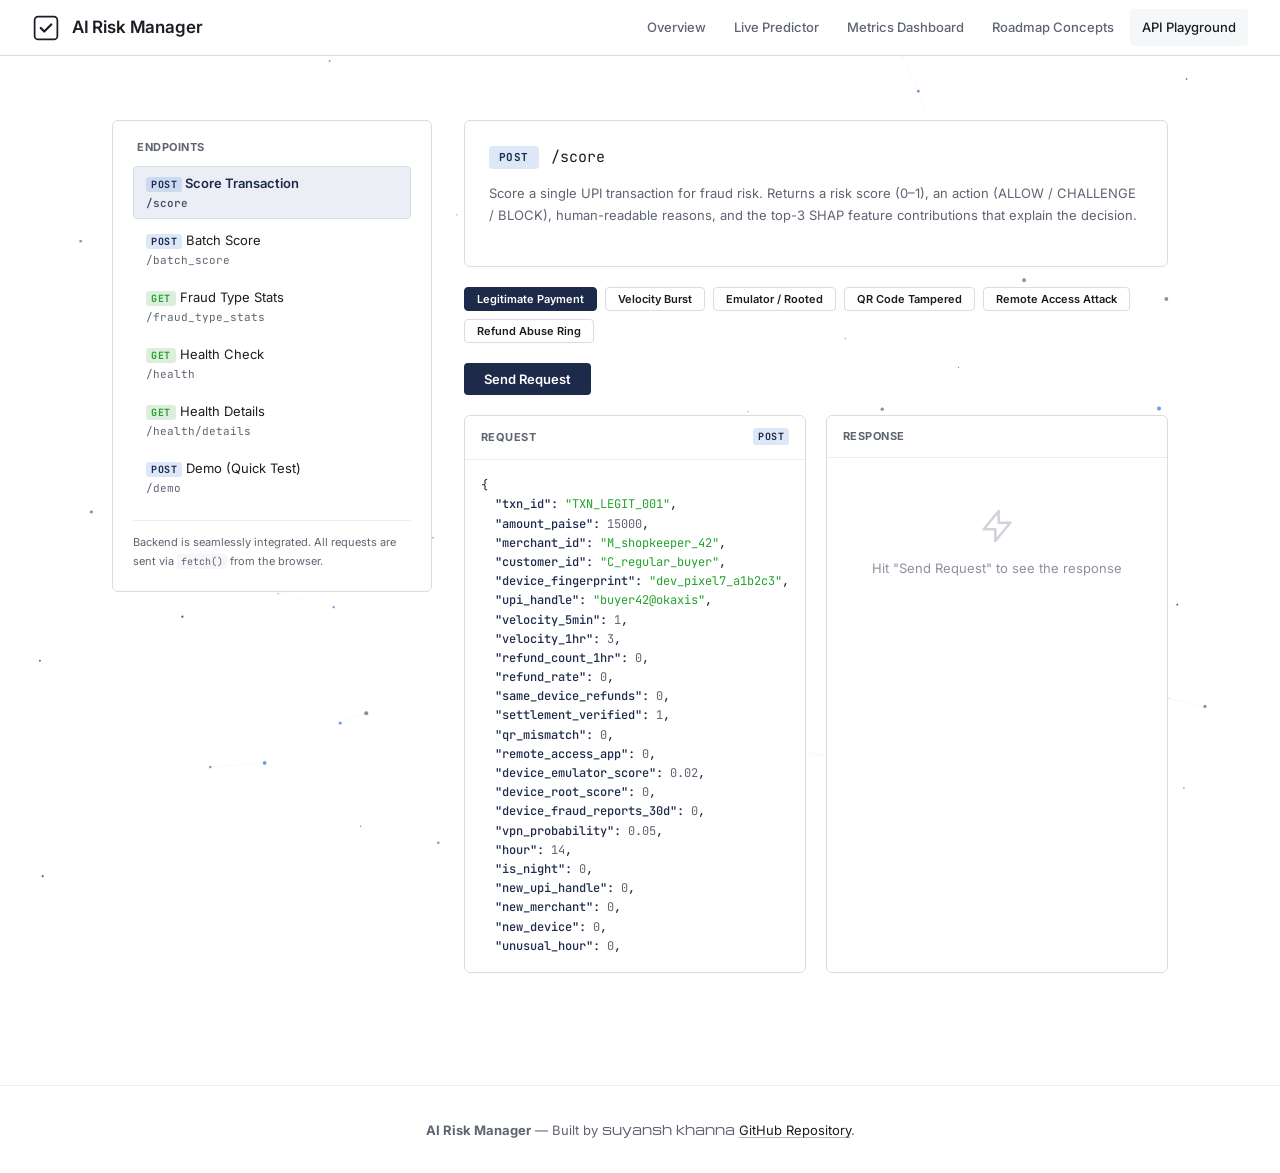
==== commit 65b76601: "fix: Vercel deployment configuration, API routing, and frontend hardcoded URLs" ====
--- a/frontend/dashboard/api-playground.html
+++ b/frontend/dashboard/api-playground.html
@@ -560,7 +560,7 @@
               <!-- Populated by JS -->
             </ul>
             <div class="pg-sidebar-note">
-              Backend runs on <code>localhost:8000</code>. All requests are sent via <code>fetch()</code> from the browser.
+              Backend is seamlessly integrated. All requests are sent via <code>fetch()</code> from the browser.
             </div>
           </aside>
 
@@ -586,7 +586,7 @@
   <script src="particles.js"></script>
   <script>
     // ── Configuration ──────────────────────────────────────────
-    const API_BASE = 'http://localhost:8000';
+    const API_BASE = '';
 
     // ── Endpoint Definitions ───────────────────────────────────
     const ENDPOINTS = [
